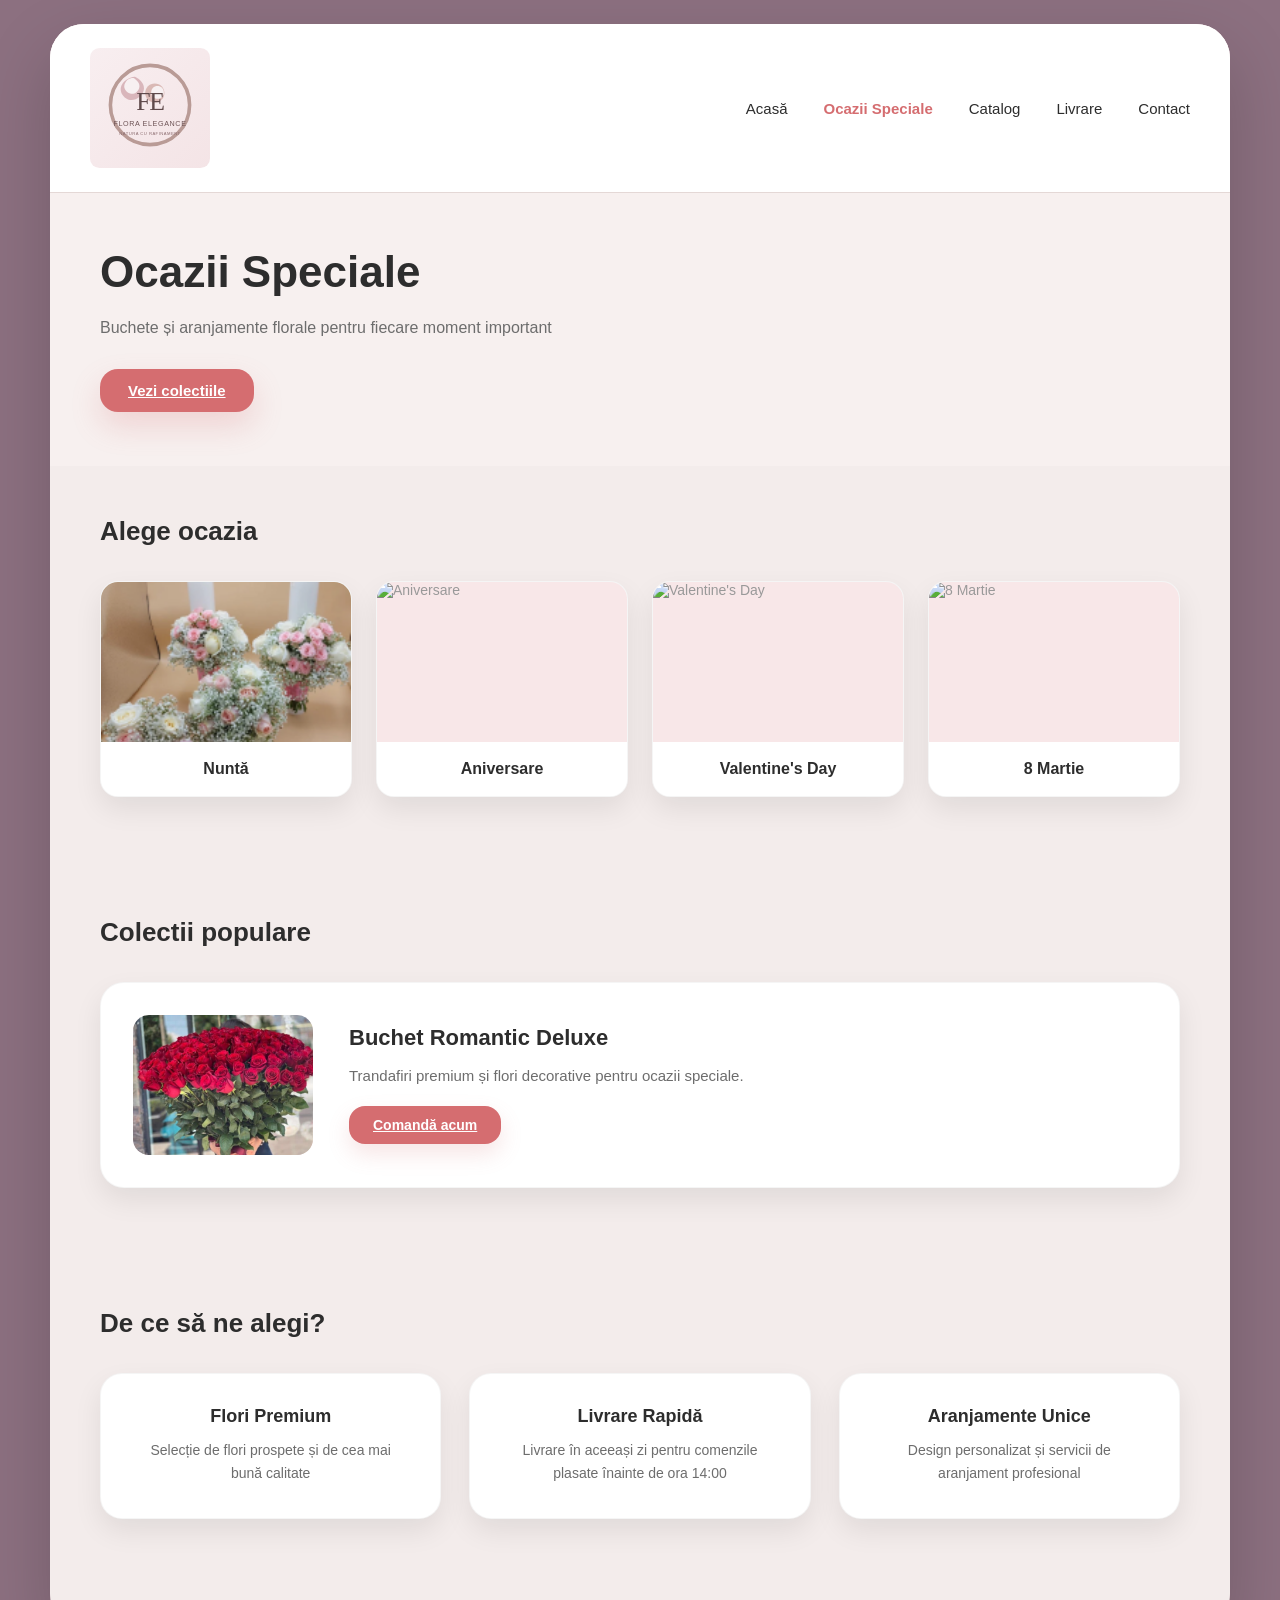
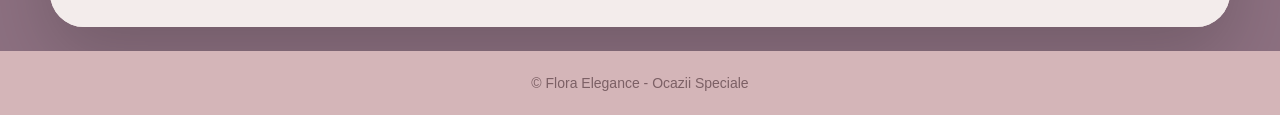
==== ocazii speciale.html @ 788fde6b "Add files via upload" ====
<!DOCTYPE html>
<html lang="ro">
<head>
    <meta charset="UTF-8">
    <meta name="viewport" content="width=device-width, initial-scale=1.0">
    <title>Ocazii Speciale - Flora Elegance</title>
    <style>
        * {
            margin: 0;
            padding: 0;
            box-sizing: border-box;
        }

        body {
            font-family: -apple-system, BlinkMacSystemFont, 'Segoe UI', Roboto, 'Helvetica Neue', Arial, sans-serif;
            background-color: #8c7080;
            color: #2d2d2d;
        }

        .page-wrapper {
            min-height: 100vh;
            padding: 24px;
        }

        .container {
            max-width: 1180px;
            margin: 0 auto;
            background-color: #f2e8e7;
            border-radius: 34px;
            box-shadow: 0 28px 70px rgba(0,0,0,0.18);
            overflow: hidden;
        }

        .content {
            background-color: #f3eceb;
            padding-bottom: 48px;
        }

        /* Header */
        header {
            background-color: #ffffff;
            display: flex;
            align-items: center;
            justify-content: space-between;
            padding: 24px 40px;
            border-bottom: 1px solid #e4d8d6;
        }

        .logo {
            display: flex;
            align-items: center;
            gap: 0;
        }

        .logo-image {
            width: 120px;
            height: auto;
            display: flex;
            align-items: center;
            justify-content: center;
        }

        .logo-image img {
            width: 100%;
            height: auto;
            object-fit: contain;
        }

        nav {
            display: flex;
            gap: 36px;
            align-items: center;
        }

        nav a {
            text-decoration: none;
            font-size: 15px;
            font-weight: 500;
            color: #2d2d2d;
            transition: color 0.25s;
        }

        nav a.active {
            color: #d56d70;
            font-weight: 700;
        }

        /* Main Section */
        .hero-section {
            padding: 54px 50px;
            background-color: #f7f0ef;
        }

        .hero-section h1 {
            font-size: 44px;
            font-weight: 700;
            margin-bottom: 18px;
            color: #2d2d2d;
        }

        .hero-section p {
            font-size: 16px;
            color: #6d6d6d;
            line-height: 1.6;
            margin-bottom: 28px;
        }

        .btn-primary {
            display: inline-flex;
            align-items: center;
            justify-content: center;
            padding: 13px 28px;
            border-radius: 18px;
            border: none;
            background-color: #d56d70;
            color: white;
            font-size: 15px;
            font-weight: 700;
            cursor: pointer;
            box-shadow: 0 14px 30px rgba(213,109,112,0.22);
            transition: transform 0.25s ease, background-color 0.25s ease;
        }

        .btn-primary:hover {
            transform: translateY(-2px);
            background-color: #bf5f63;
        }

        /* Occasions Section */
        .occasions-section {
            padding: 50px 50px 0;
        }

        .section-title {
            font-size: 26px;
            font-weight: 700;
            margin-bottom: 34px;
            color: #2d2d2d;
        }

        .occasions-grid {
            display: grid;
            grid-template-columns: repeat(4, 1fr);
            gap: 24px;
            margin-bottom: 60px;
        }

        .occasion-card {
            background-color: white;
            border-radius: 18px;
            overflow: hidden;
            box-shadow: 0 12px 28px rgba(0,0,0,0.08);
            transition: transform 0.3s ease, box-shadow 0.3s ease;
            border: 1px solid rgba(0,0,0,0.04);
        }

        .occasion-card:hover {
            transform: translateY(-4px);
            box-shadow: 0 16px 40px rgba(0,0,0,0.12);
        }

        .occasion-image {
            width: 100%;
            height: 160px;
            background-color: rgba(213,109,112,0.16);
            display: flex;
            align-items: center;
            justify-content: center;
            color: #999;
            font-size: 14px;
            overflow: hidden;
        }

        .occasion-image img {
            width: 100%;
            height: 100%;
            object-fit: cover;
        }

        .occasion-label {
            padding: 18px;
            text-align: center;
            background-color: white;
        }

        .occasion-label h3 {
            font-size: 16px;
            font-weight: 700;
            color: #2d2d2d;
        }

        /* Popular Collections Section */
        .collections-section {
            padding: 60px 50px 0;
        }

        .collection-card {
            background-color: white;
            border-radius: 24px;
            padding: 32px;
            display: flex;
            gap: 36px;
            align-items: center;
            box-shadow: 0 12px 28px rgba(0,0,0,0.08);
            border: 1px solid rgba(0,0,0,0.04);
            margin-bottom: 60px;
        }

        .collection-image {
            width: 180px;
            height: 140px;
            background-color: rgba(213,109,112,0.16);
            border-radius: 16px;
            flex-shrink: 0;
            display: flex;
            align-items: center;
            justify-content: center;
            color: #999;
            font-size: 14px;
        }

        .collection-image img {
            width: 100%;
            height: 100%;
            object-fit: cover;
            border-radius: 16px;
        }

        .collection-content {
            flex: 1;
        }

        .collection-content h3 {
            font-size: 22px;
            font-weight: 700;
            margin-bottom: 12px;
            color: #2d2d2d;
        }

        .collection-content p {
            font-size: 15px;
            color: #6d6d6d;
            line-height: 1.7;
            margin-bottom: 18px;
        }

        .btn-secondary {
            display: inline-flex;
            align-items: center;
            justify-content: center;
            padding: 11px 24px;
            border-radius: 16px;
            border: none;
            background-color: #d56d70;
            color: white;
            font-size: 14px;
            font-weight: 700;
            cursor: pointer;
            box-shadow: 0 10px 22px rgba(213,109,112,0.18);
            transition: transform 0.25s ease, background-color 0.25s ease;
        }

        .btn-secondary:hover {
            transform: translateY(-2px);
            background-color: #bf5f63;
        }

        /* Why Us Section */
        .why-us-section {
            padding: 60px 50px 0;
        }

        .why-us-grid {
            display: grid;
            grid-template-columns: repeat(3, 1fr);
            gap: 28px;
            margin-bottom: 60px;
        }

        .why-us-card {
            background-color: white;
            border-radius: 22px;
            padding: 32px;
            text-align: center;
            box-shadow: 0 12px 28px rgba(0,0,0,0.08);
            border: 1px solid rgba(0,0,0,0.04);
            transition: transform 0.3s ease;
        }

        .why-us-card:hover {
            transform: translateY(-3px);
        }

        .why-us-card h3 {
            font-size: 18px;
            font-weight: 700;
            margin-bottom: 12px;
            color: #2d2d2d;
        }

        .why-us-card p {
            font-size: 14px;
            color: #6d6d6d;
            line-height: 1.7;
        }

        /* Footer */
        footer {
            text-align: center;
            padding: 24px 0;
            color: #7c6065;
            font-size: 14px;
            background-color: #d4b5b8;
        }

        /* Responsive */
        @media (max-width: 1024px) {
            .occasions-grid {
                grid-template-columns: repeat(2, 1fr);
            }

            .why-us-grid {
                grid-template-columns: 1fr;
            }

            .collection-card {
                flex-direction: column;
            }

            .collection-image {
                width: 100%;
                height: 200px;
            }
        }

        @media (max-width: 640px) {
            .page-wrapper {
                padding: 14px;
            }

            .container {
                border-radius: 24px;
            }

            header {
                flex-direction: column;
                align-items: flex-start;
                padding: 20px;
                gap: 18px;
            }

            .hero-section {
                padding: 40px 24px;
            }

            .hero-section h1 {
                font-size: 36px;
                margin-bottom: 16px;
            }

            .occasions-section,
            .collections-section,
            .why-us-section {
                padding-left: 24px;
                padding-right: 24px;
            }

            .occasions-grid {
                grid-template-columns: 1fr;
                gap: 18px;
            }

            .why-us-grid {
                gap: 18px;
            }

            .collection-card {
                padding: 24px;
                gap: 20px;
                margin-bottom: 40px;
            }

            .collection-image {
                width: 100%;
                height: 180px;
            }
        }
    </style>
</head>
<body>
    <div class="page-wrapper">
        <div class="container">
            <div class="content">
                <!-- Header -->
                <header>
                    <div class="logo">
                        <div class="logo-image">
                            <img src="logo.svg" alt="Flora Elegance">
                        </div>
                    </div>
                    <nav>
                        <a href="index.html">Acasă</a>
                        <a href="ocazii speciale.html" class="active">Ocazii Speciale</a>
                        <a href="catalog.html">Catalog</a>
                        <a href="livrare.html">Livrare</a>
                        <a href="contact.html">Contact</a>
                    </nav>
                </header>

            
                <section class="hero-section">
                    <h1>Ocazii Speciale</h1>
                    <p>Buchete și aranjamente florale pentru fiecare moment important</p>
                    <a href="catalog.html" class="btn-primary">Vezi colectiile</a>
                </section>

             
                <section class="occasions-section">
                    <h2 class="section-title">Alege ocazia</h2>
                    <div class="occasions-grid">
                        <div class="occasion-card">
                            <div class="occasion-image">
                                <img src="flori4.png" alt="Nuntă">
                            </div>
                            <div class="occasion-label">
                                <h3>Nuntă</h3>
                            </div>
                        </div>
                        <div class="occasion-card">
                            <div class="occasion-image">
                                <img src="assets/flori5.png" alt="Aniversare">
                            </div>
                            <div class="occasion-label">
                                <h3>Aniversare</h3>
                            </div>
                        </div>
                        <div class="occasion-card">
                            <div class="occasion-image">
                                <img src="assets/flori6.png" alt="Valentine's Day">
                            </div>
                            <div class="occasion-label">
                                <h3>Valentine's Day</h3>
                            </div>
                        </div>
                        <div class="occasion-card">
                            <div class="occasion-image">
                                <img src="assets/flori7.png" alt="8 Martie">
                            </div>
                            <div class="occasion-label">
                                <h3>8 Martie</h3>
                            </div>
                        </div>
                    </div>
                </section>

                <!-- Popular Collections Section -->
                <section class="collections-section">
                    <h2 class="section-title">Colectii populare</h2>
                    <div class="collection-card">
                        <div class="collection-image">
                            <img src="flori8.png" alt="Buchet Romantic Deluxe">
                        </div>
                        <div class="collection-content">
                            <h3>Buchet Romantic Deluxe</h3>
                            <p>Trandafiri premium și flori decorative pentru ocazii speciale.</p>
                            <a href="contact.html" class="btn-secondary">Comandă acum</a>
                        </div>
                    </div>
                </section>

                <!-- Why Us Section -->
                <section class="why-us-section">
                    <h2 class="section-title">De ce să ne alegi?</h2>
                    <div class="why-us-grid">
                        <div class="why-us-card">
                            <h3>Flori Premium</h3>
                            <p>Selecție de flori prospete și de cea mai bună calitate</p>
                        </div>
                        <div class="why-us-card">
                            <h3>Livrare Rapidă</h3>
                            <p>Livrare în aceeași zi pentru comenzile plasate înainte de ora 14:00</p>
                        </div>
                        <div class="why-us-card">
                            <h3>Aranjamente Unice</h3>
                            <p>Design personalizat și servicii de aranjament profesional</p>
                        </div>
                    </div>
                </section>
            </div>
        </div>
    </div>

    <!-- Footer -->
    <footer>© Flora Elegance - Ocazii Speciale</footer>
</body>
</html>
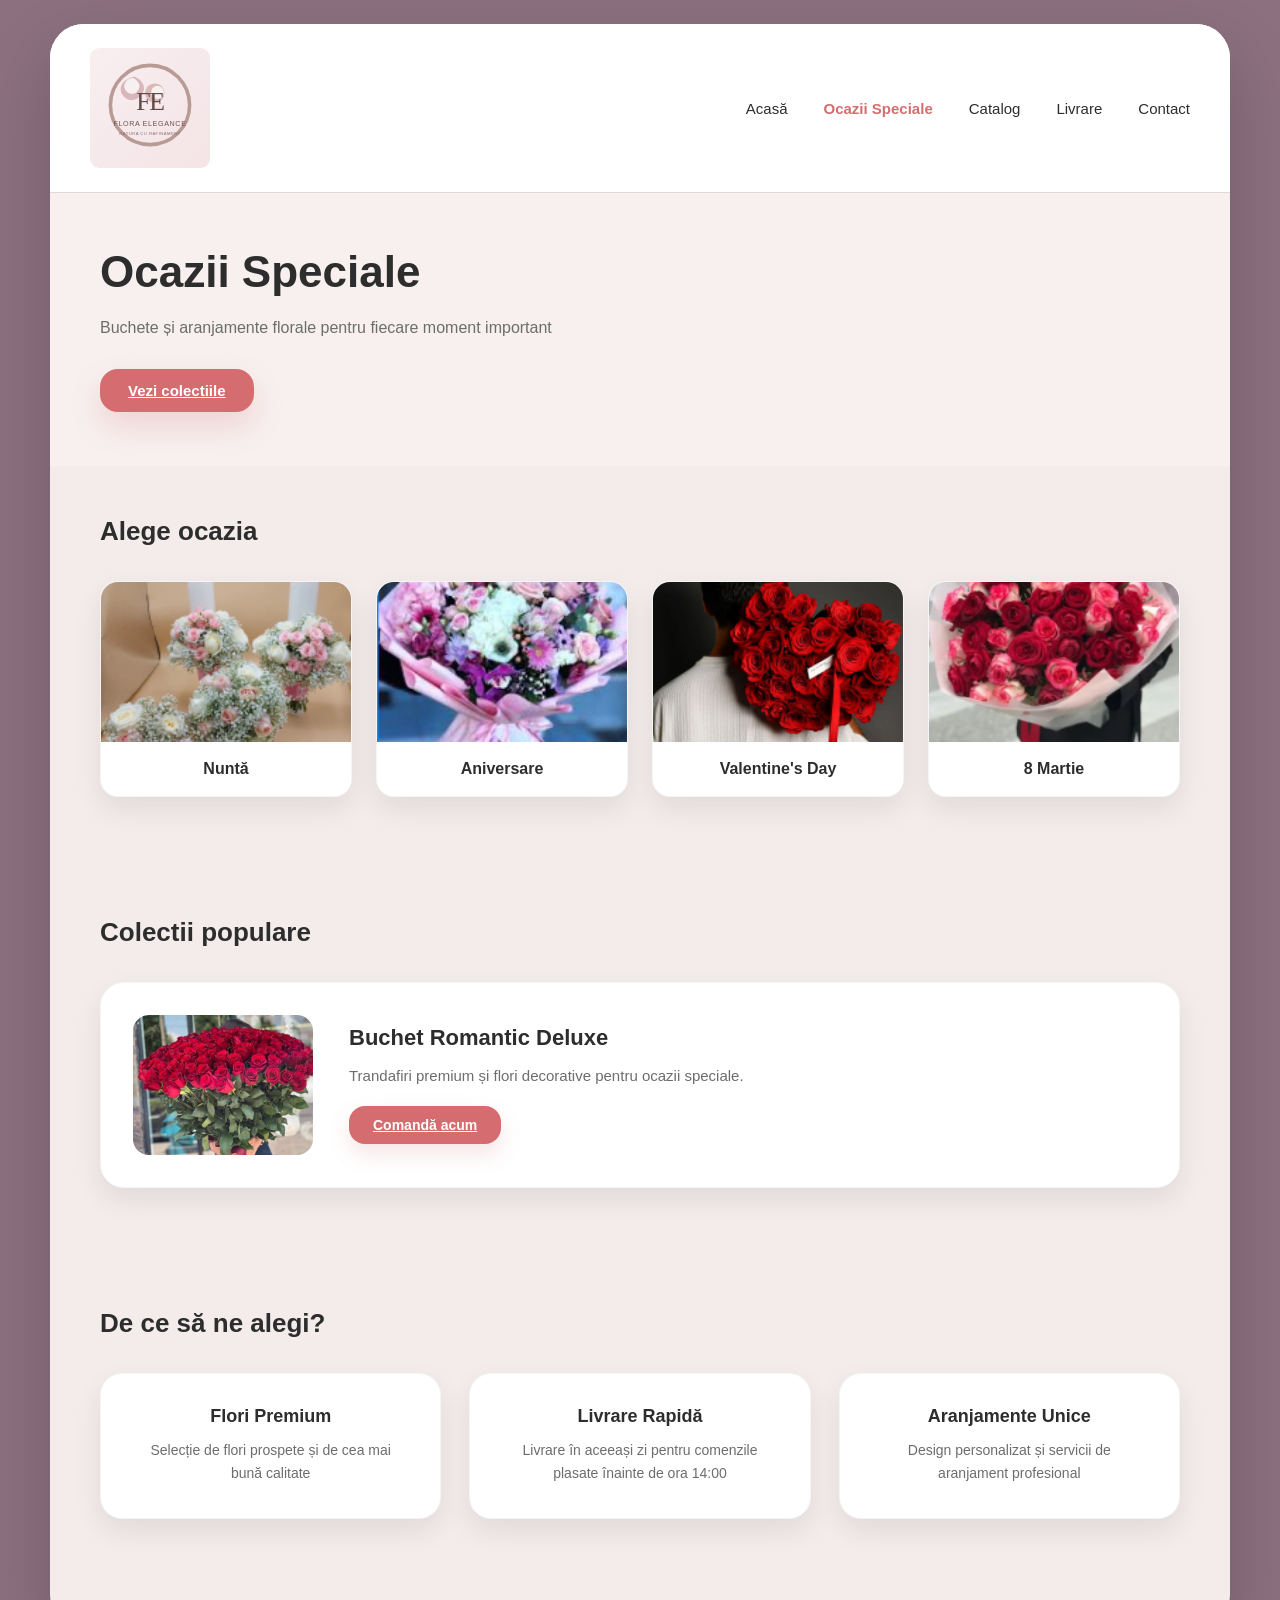
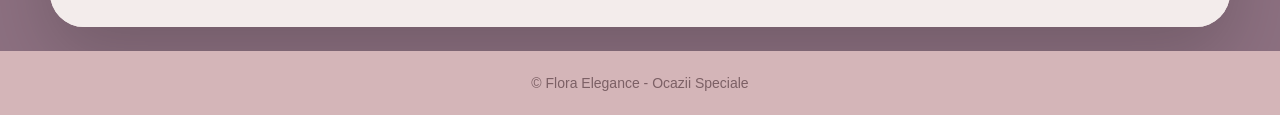
==== commit ab6bfd14: "Add files via upload" ====
--- a/ocazii speciale.html
+++ b/ocazii speciale.html
@@ -428,7 +428,7 @@
                         </div>
                         <div class="occasion-card">
                             <div class="occasion-image">
-                                <img src="assets/flori5.png" alt="Aniversare">
+                                <img src="flori5.png" alt="Aniversare">
                             </div>
                             <div class="occasion-label">
                                 <h3>Aniversare</h3>
@@ -436,7 +436,7 @@
                         </div>
                         <div class="occasion-card">
                             <div class="occasion-image">
-                                <img src="assets/flori6.png" alt="Valentine's Day">
+                                <img src="flori6.png" alt="Valentine's Day">
                             </div>
                             <div class="occasion-label">
                                 <h3>Valentine's Day</h3>
@@ -444,7 +444,7 @@
                         </div>
                         <div class="occasion-card">
                             <div class="occasion-image">
-                                <img src="assets/flori7.png" alt="8 Martie">
+                                <img src="flori7.png" alt="8 Martie">
                             </div>
                             <div class="occasion-label">
                                 <h3>8 Martie</h3>
